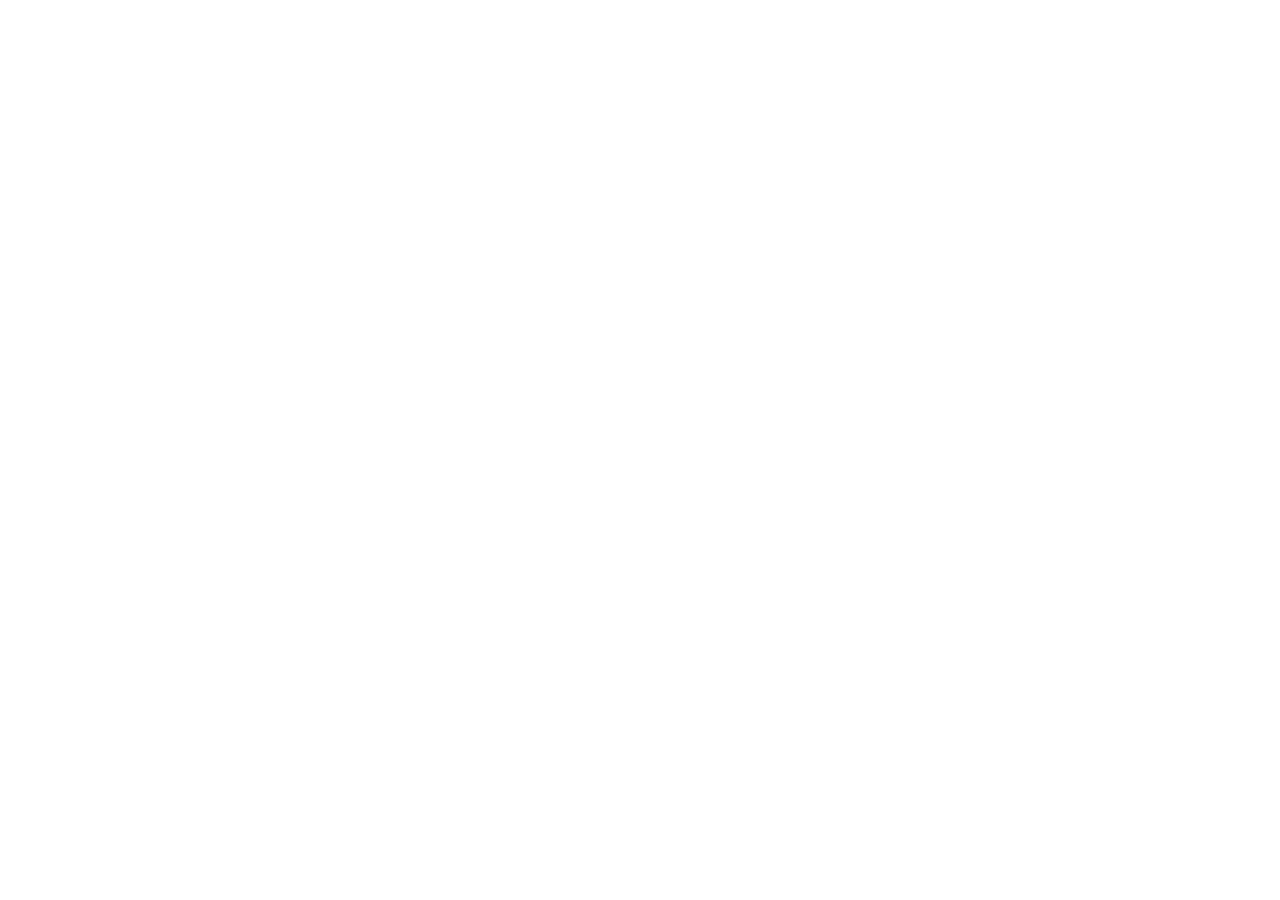
==== index.html @ 0dfe942d "Add files via upload" ====
<!DOCTYPE html>
<html lang="en">
  <head>
    <meta charset="UTF-8" />
    <meta name="viewport" content="width=device-width, initial-scale=1.0, maximum-scale=1" />
    <title>Music Video Portfolio - Student Drummer</title>
    <meta name="description" content="Explore my music video portfolio showcasing drumming performances and creative passion. Student musician dedicated to rhythm, storytelling, and musical excellence." />
    <meta property="og:title" content="Music Video Portfolio - Student Drummer" />
    <meta property="og:description" content="Explore my music video portfolio showcasing drumming performances and creative passion." />
    <meta property="og:type" content="website" />
    <link rel="icon" type="image/png" href="/shravan-portfolio/favicon.png" />
    <link rel="preconnect" href="https://fonts.googleapis.com">
    <link rel="preconnect" href="https://fonts.gstatic.com" crossorigin>
    <link href="https://fonts.googleapis.com/css2?family=Inter:wght@400;500;600;700;800;900&family=Montserrat:wght@700;800;900&display=swap" rel="stylesheet">
    <script type="module" crossorigin src="/shravan-portfolio/assets/index-chXsEy78.js"></script>
    <link rel="stylesheet" crossorigin href="/shravan-portfolio/assets/index-Di639HPH.css">
  </head>
  <body>
    <div id="root"></div>
  </body>
</html>
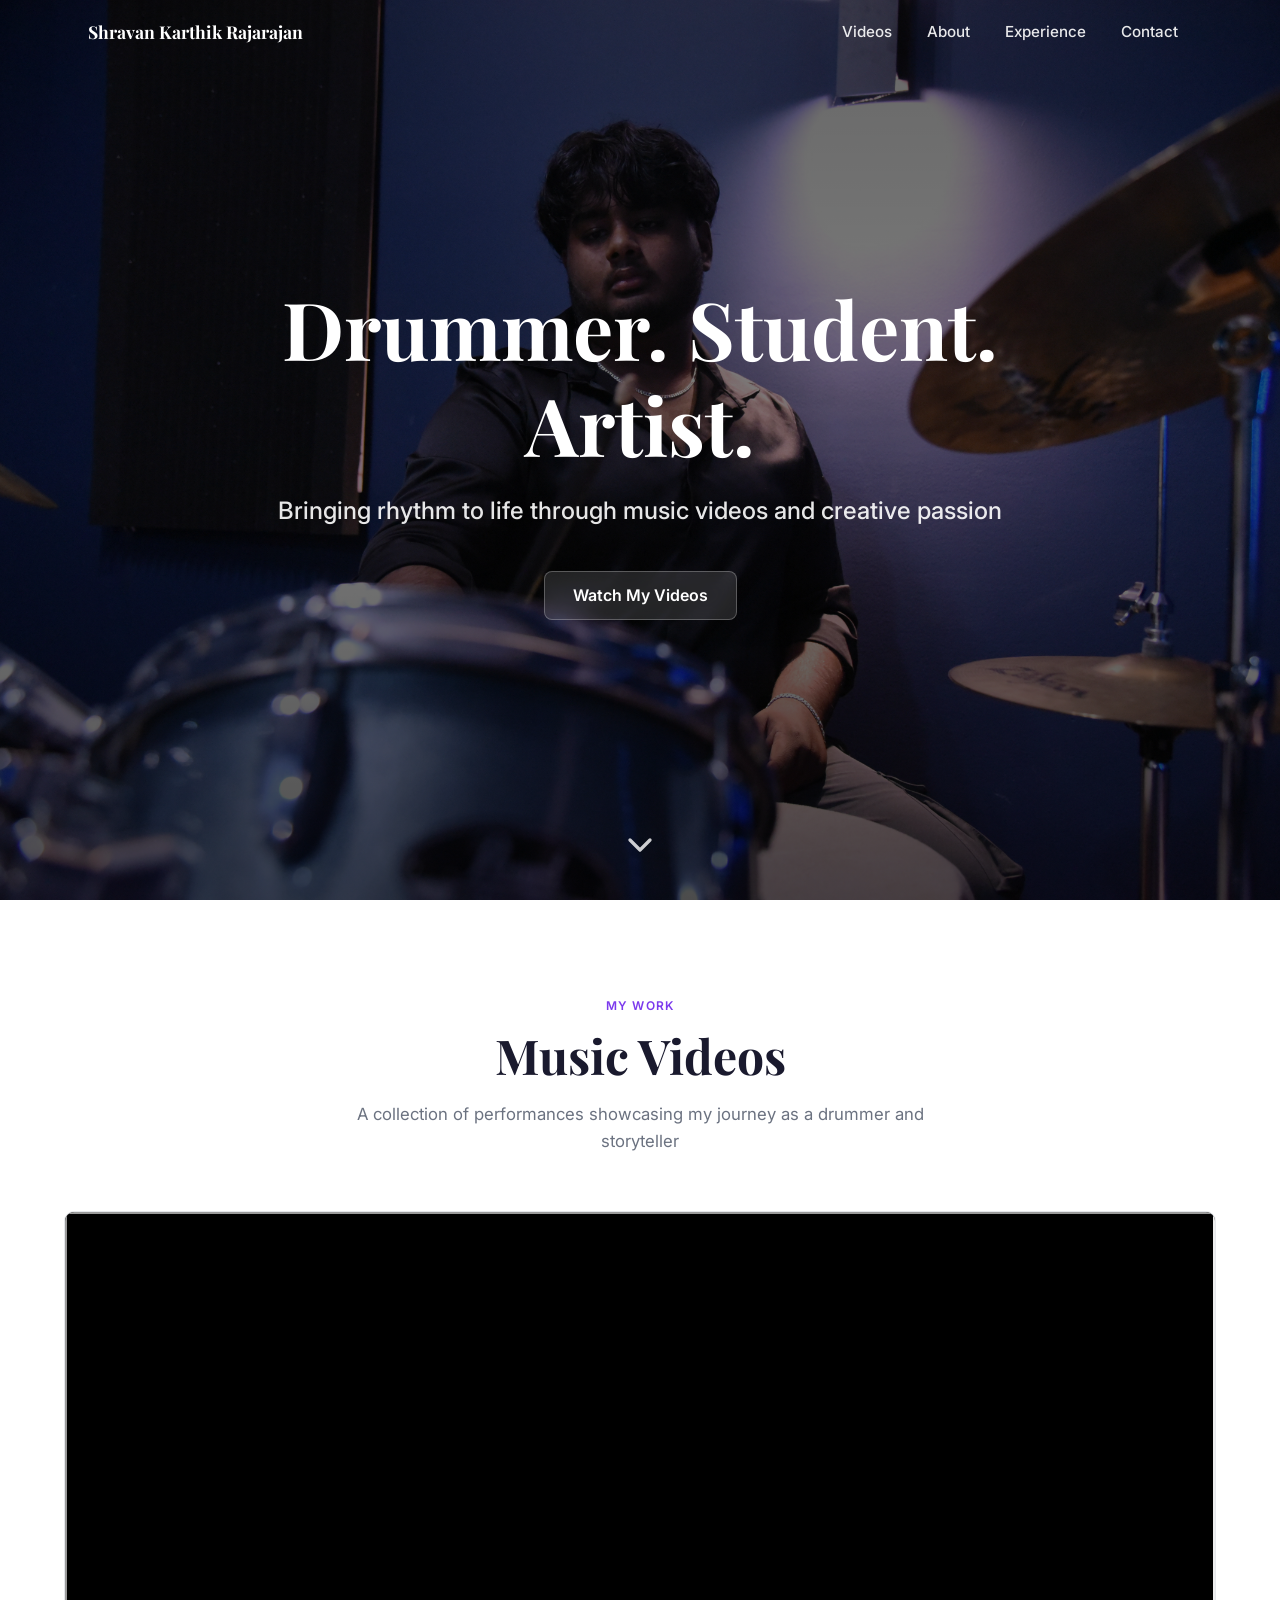
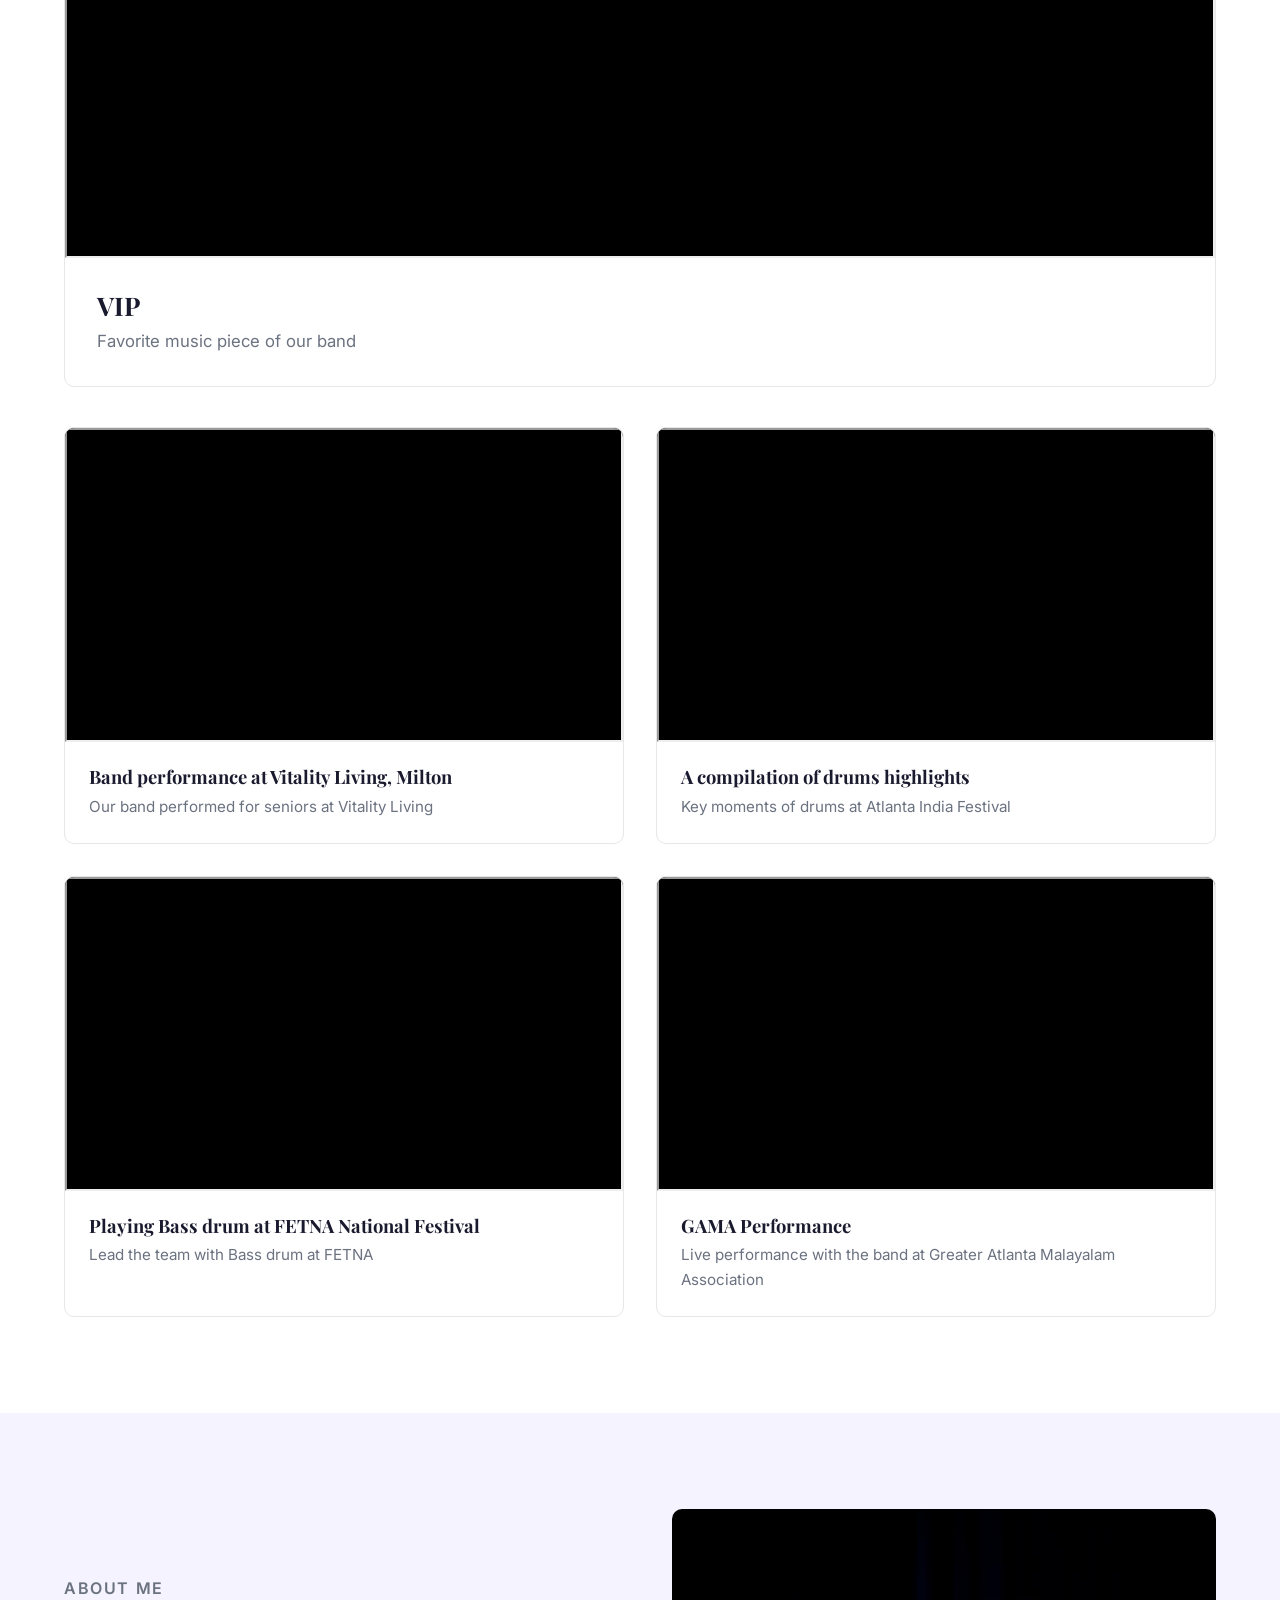
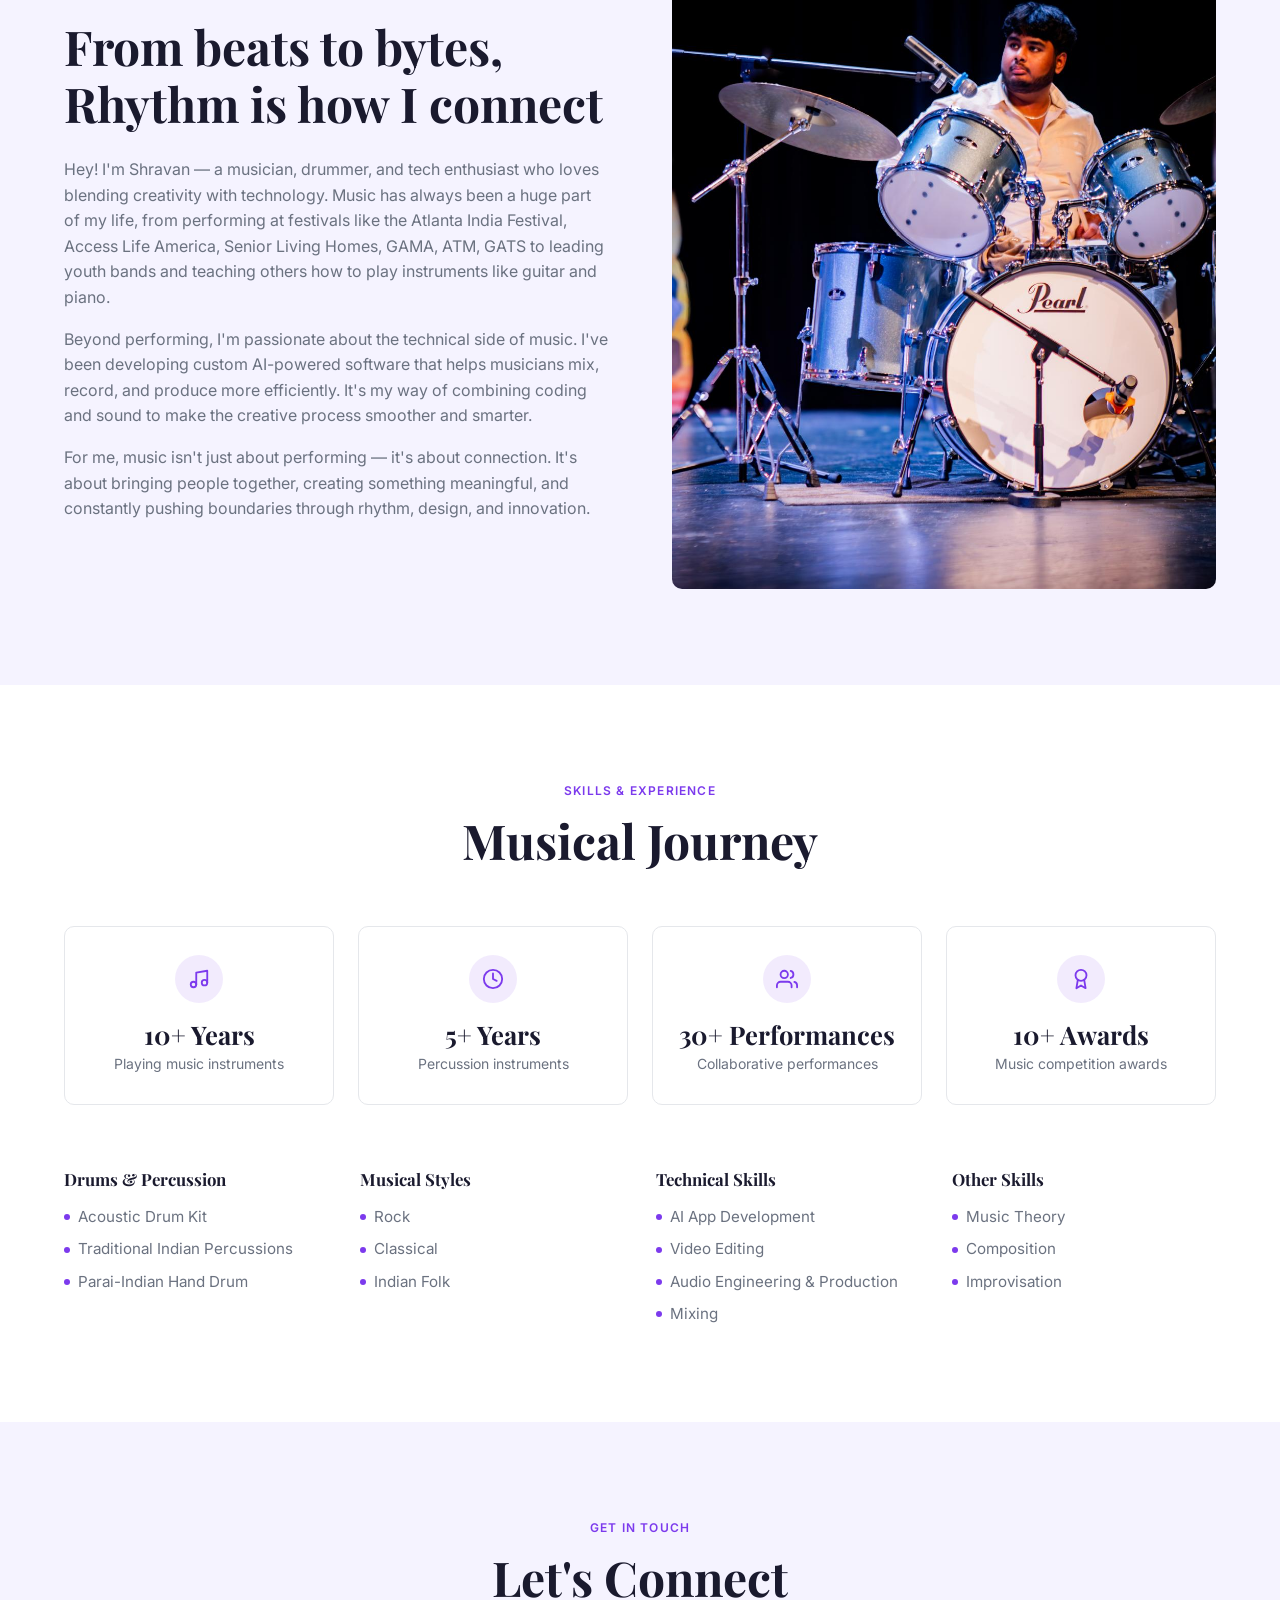
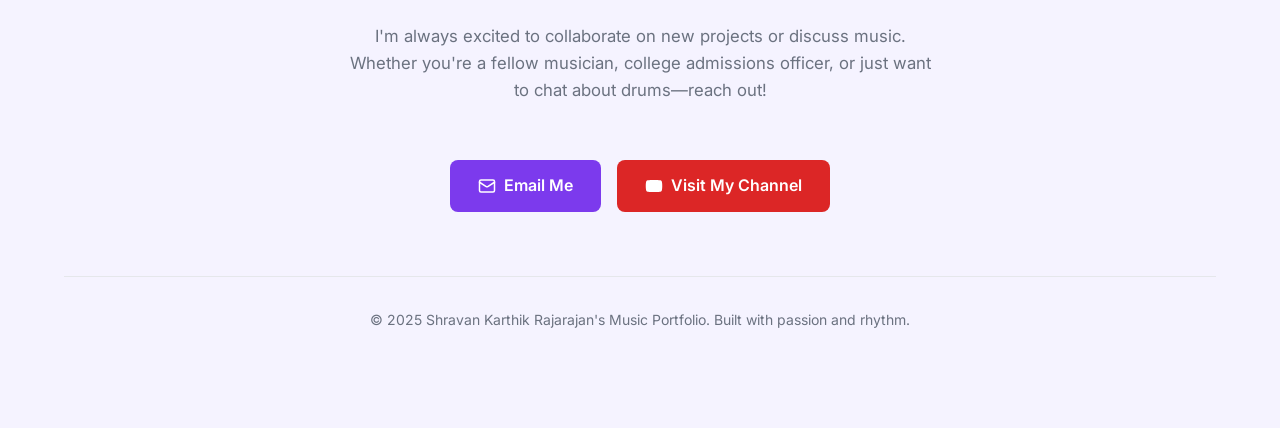
==== commit f99358cb: "Add files via upload" ====
--- a/index.html
+++ b/index.html
@@ -1,21 +1,705 @@
 <!DOCTYPE html>
 <html lang="en">
-  <head>
-    <meta charset="UTF-8" />
-    <meta name="viewport" content="width=device-width, initial-scale=1.0, maximum-scale=1" />
-    <title>Music Video Portfolio - Student Drummer</title>
-    <meta name="description" content="Explore my music video portfolio showcasing drumming performances and creative passion. Student musician dedicated to rhythm, storytelling, and musical excellence." />
-    <meta property="og:title" content="Music Video Portfolio - Student Drummer" />
-    <meta property="og:description" content="Explore my music video portfolio showcasing drumming performances and creative passion." />
-    <meta property="og:type" content="website" />
-    <link rel="icon" type="image/png" href="/shravan-portfolio/favicon.png" />
-    <link rel="preconnect" href="https://fonts.googleapis.com">
-    <link rel="preconnect" href="https://fonts.gstatic.com" crossorigin>
-    <link href="https://fonts.googleapis.com/css2?family=Inter:wght@400;500;600;700;800;900&family=Montserrat:wght@700;800;900&display=swap" rel="stylesheet">
-    <script type="module" crossorigin src="/shravan-portfolio/assets/index-chXsEy78.js"></script>
-    <link rel="stylesheet" crossorigin href="/shravan-portfolio/assets/index-Di639HPH.css">
-  </head>
-  <body>
-    <div id="root"></div>
-  </body>
-</html>+<head>
+  <meta charset="UTF-8" />
+  <meta name="viewport" content="width=device-width, initial-scale=1.0" />
+  <title>Shravan Karthik Rajarajan — Music Portfolio</title>
+  <meta name="description" content="Portfolio of Shravan Karthik Rajarajan — drummer, musician, and tech enthusiast. Watch live performances, band highlights, and more." />
+  <meta property="og:title" content="Shravan Karthik Rajarajan — Music Portfolio" />
+  <meta property="og:description" content="Drummer. Student. Artist. Watch live performances and band highlights." />
+  <link rel="preconnect" href="https://fonts.googleapis.com" />
+  <link rel="preconnect" href="https://fonts.gstatic.com" crossorigin />
+  <link href="https://fonts.googleapis.com/css2?family=Inter:wght@400;500;600&family=Playfair+Display:wght@700;800&display=swap" rel="stylesheet" />
+  <style>
+    *, *::before, *::after { box-sizing: border-box; margin: 0; padding: 0; }
+
+    :root {
+      --primary: #7c3aed;
+      --primary-light: #a78bfa;
+      --bg: #ffffff;
+      --bg-muted: #f5f3ff;
+      --fg: #1a1a2e;
+      --fg-muted: #6b7280;
+      --card-bg: #ffffff;
+      --card-border: #e5e7eb;
+      --nav-bg: rgba(255,255,255,0.95);
+    }
+
+    html { scroll-behavior: smooth; }
+
+    body {
+      font-family: 'Inter', sans-serif;
+      background: var(--bg);
+      color: var(--fg);
+      line-height: 1.6;
+    }
+
+    h1, h2, h3 { font-family: 'Playfair Display', serif; line-height: 1.2; }
+
+    /* ── NAV ── */
+    nav {
+      position: fixed;
+      top: 0; left: 0; right: 0;
+      z-index: 100;
+      transition: background 0.3s, box-shadow 0.3s;
+    }
+    nav.scrolled {
+      background: var(--nav-bg);
+      box-shadow: 0 1px 0 var(--card-border);
+      backdrop-filter: blur(12px);
+    }
+    .nav-inner {
+      max-width: 1152px;
+      margin: 0 auto;
+      padding: 0 1.5rem;
+      height: 64px;
+      display: flex;
+      align-items: center;
+      justify-content: space-between;
+    }
+    .nav-logo {
+      font-family: 'Playfair Display', serif;
+      font-weight: 700;
+      font-size: 1.1rem;
+      color: white;
+      text-decoration: none;
+      cursor: pointer;
+      transition: color 0.3s;
+    }
+    nav.scrolled .nav-logo { color: var(--fg); }
+
+    .nav-links { display: flex; gap: 0.5rem; }
+    .nav-links a {
+      font-size: 0.95rem;
+      font-weight: 500;
+      color: rgba(255,255,255,0.9);
+      text-decoration: none;
+      padding: 0.5rem 0.85rem;
+      border-radius: 6px;
+      transition: background 0.2s, color 0.2s;
+      cursor: pointer;
+    }
+    nav.scrolled .nav-links a { color: var(--fg); }
+    .nav-links a:hover { background: rgba(124,58,237,0.1); color: var(--primary); }
+
+    .hamburger {
+      display: none;
+      flex-direction: column;
+      gap: 5px;
+      cursor: pointer;
+      background: none;
+      border: none;
+      padding: 6px;
+    }
+    .hamburger span {
+      display: block;
+      width: 24px;
+      height: 2px;
+      background: white;
+      border-radius: 2px;
+      transition: background 0.3s;
+    }
+    nav.scrolled .hamburger span { background: var(--fg); }
+
+    .mobile-menu {
+      display: none;
+      position: fixed;
+      inset: 0;
+      z-index: 99;
+      background: white;
+      flex-direction: column;
+      align-items: center;
+      justify-content: center;
+      gap: 1.5rem;
+      padding-top: 64px;
+    }
+    .mobile-menu.open { display: flex; }
+    .mobile-menu a {
+      font-family: 'Playfair Display', serif;
+      font-size: 1.75rem;
+      font-weight: 700;
+      color: var(--fg);
+      text-decoration: none;
+      cursor: pointer;
+      padding: 0.5rem 1rem;
+      border-radius: 8px;
+      transition: color 0.2s;
+    }
+    .mobile-menu a:hover { color: var(--primary); }
+
+    /* ── HERO ── */
+    #home {
+      position: relative;
+      height: 100vh;
+      display: flex;
+      align-items: center;
+      justify-content: center;
+      overflow: hidden;
+    }
+    .hero-bg {
+      position: absolute;
+      inset: 0;
+    }
+    .hero-bg img {
+      width: 100%;
+      height: 100%;
+      object-fit: cover;
+      object-position: top;
+    }
+    .hero-overlay {
+      position: absolute;
+      inset: 0;
+      background: linear-gradient(to bottom, rgba(0,0,0,0.6), rgba(0,0,0,0.5), rgba(0,0,0,0.7));
+    }
+    .hero-content {
+      position: relative;
+      z-index: 2;
+      text-align: center;
+      max-width: 900px;
+      padding: 0 1.5rem;
+    }
+    .hero-content h1 {
+      color: white;
+      font-size: clamp(2.5rem, 8vw, 5rem);
+      margin-bottom: 1.25rem;
+    }
+    .hero-content p {
+      color: rgba(255,255,255,0.9);
+      font-size: clamp(1.1rem, 2.5vw, 1.5rem);
+      margin-bottom: 2.5rem;
+      font-weight: 500;
+    }
+    .btn {
+      display: inline-flex;
+      align-items: center;
+      gap: 0.5rem;
+      font-family: 'Inter', sans-serif;
+      font-weight: 600;
+      font-size: 1rem;
+      padding: 0.85rem 1.75rem;
+      border-radius: 8px;
+      cursor: pointer;
+      transition: opacity 0.2s, transform 0.15s;
+      text-decoration: none;
+      border: none;
+    }
+    .btn:hover { opacity: 0.9; transform: translateY(-1px); }
+    .btn:active { transform: translateY(0); }
+    .btn-glass {
+      background: rgba(255,255,255,0.12);
+      backdrop-filter: blur(12px);
+      border: 1px solid rgba(255,255,255,0.25);
+      color: white;
+    }
+    .btn-primary {
+      background: var(--primary);
+      color: white;
+    }
+    .btn-youtube {
+      background: #dc2626;
+      color: white;
+    }
+    .btn-outline {
+      background: transparent;
+      border: 1.5px solid var(--card-border);
+      color: var(--fg);
+    }
+
+    .scroll-arrow {
+      position: absolute;
+      bottom: 2rem;
+      left: 50%;
+      transform: translateX(-50%);
+      color: rgba(255,255,255,0.8);
+      cursor: pointer;
+      animation: bounce 2s infinite;
+      background: none;
+      border: none;
+      z-index: 2;
+    }
+    @keyframes bounce {
+      0%, 100% { transform: translateX(-50%) translateY(0); }
+      50% { transform: translateX(-50%) translateY(8px); }
+    }
+
+    /* ── SECTIONS ── */
+    section { padding: 6rem 1.5rem; }
+    .container { max-width: 1152px; margin: 0 auto; }
+    .section-label {
+      font-size: 0.75rem;
+      font-weight: 600;
+      text-transform: uppercase;
+      letter-spacing: 0.1em;
+      color: var(--primary);
+      margin-bottom: 0.75rem;
+    }
+    .section-title {
+      font-size: clamp(2rem, 4vw, 3rem);
+      margin-bottom: 1rem;
+      color: var(--fg);
+    }
+    .section-subtitle {
+      color: var(--fg-muted);
+      font-size: 1.05rem;
+      max-width: 600px;
+      margin: 0 auto;
+    }
+    .text-center { text-align: center; }
+    .section-header { margin-bottom: 3.5rem; }
+
+    /* ── VIDEOS ── */
+    #videos { background: var(--bg); }
+
+    .video-card {
+      background: var(--card-bg);
+      border: 1px solid var(--card-border);
+      border-radius: 10px;
+      overflow: hidden;
+    }
+    .video-card .aspect-video {
+      position: relative;
+      padding-bottom: 56.25%;
+      background: #000;
+    }
+    .video-card .aspect-video iframe {
+      position: absolute;
+      inset: 0;
+      width: 100%;
+      height: 100%;
+    }
+    .video-info { padding: 1.5rem; }
+    .video-info h3 {
+      font-size: 1.15rem;
+      margin-bottom: 0.4rem;
+      color: var(--fg);
+    }
+    .video-info p { color: var(--fg-muted); font-size: 0.95rem; }
+
+    .video-featured { margin-bottom: 2.5rem; }
+    .video-featured .video-info { padding: 2rem; }
+    .video-featured .video-info h3 { font-size: 1.6rem; }
+    .video-featured .video-info p { font-size: 1.05rem; }
+
+    .video-grid {
+      display: grid;
+      grid-template-columns: 1fr;
+      gap: 2rem;
+    }
+    @media (min-width: 768px) {
+      .video-grid { grid-template-columns: 1fr 1fr; }
+    }
+
+    /* ── ABOUT ── */
+    #about { background: var(--bg-muted); }
+    .about-grid {
+      display: grid;
+      grid-template-columns: 1fr;
+      gap: 3rem;
+      align-items: center;
+    }
+    @media (min-width: 1024px) {
+      .about-grid { grid-template-columns: 1fr 1fr; gap: 4rem; }
+      .about-text { order: 1; }
+      .about-image { order: 2; }
+    }
+    .about-text .section-label { text-align: left; }
+    .about-text .section-title { text-align: left; margin-bottom: 1.5rem; }
+    .about-text p { color: var(--fg-muted); font-size: 1rem; margin-bottom: 1rem; }
+    .about-text p:last-child { margin-bottom: 0; }
+    .about-img-wrap {
+      position: relative;
+      border-radius: 10px;
+      overflow: hidden;
+      aspect-ratio: 4/5;
+    }
+    .about-img-wrap img { width: 100%; height: 100%; object-fit: cover; display: block; }
+    .about-img-deco {
+      position: absolute;
+      bottom: -1.5rem;
+      right: -1.5rem;
+      width: 10rem;
+      height: 10rem;
+      background: rgba(124,58,237,0.1);
+      border-radius: 10px;
+      z-index: -1;
+    }
+
+    /* ── EXPERIENCE ── */
+    #experience { background: var(--bg); }
+    .stats-grid {
+      display: grid;
+      grid-template-columns: 1fr;
+      gap: 1.5rem;
+      margin-bottom: 4rem;
+    }
+    @media (min-width: 640px) { .stats-grid { grid-template-columns: 1fr 1fr; } }
+    @media (min-width: 1024px) { .stats-grid { grid-template-columns: repeat(4, 1fr); } }
+
+    .stat-card {
+      background: var(--card-bg);
+      border: 1px solid var(--card-border);
+      border-radius: 10px;
+      padding: 1.75rem 1.5rem;
+      text-align: center;
+    }
+    .stat-icon {
+      width: 48px;
+      height: 48px;
+      background: rgba(124,58,237,0.1);
+      border-radius: 50%;
+      display: flex;
+      align-items: center;
+      justify-content: center;
+      margin: 0 auto 1rem;
+      color: var(--primary);
+    }
+    .stat-icon svg { width: 22px; height: 22px; }
+    .stat-card h3 {
+      font-size: 1.6rem;
+      color: var(--fg);
+      margin-bottom: 0.25rem;
+    }
+    .stat-card p { color: var(--fg-muted); font-size: 0.875rem; }
+
+    .skills-grid {
+      display: grid;
+      grid-template-columns: 1fr;
+      gap: 2rem;
+    }
+    @media (min-width: 768px) { .skills-grid { grid-template-columns: repeat(4, 1fr); } }
+
+    .skill-group h3 {
+      font-family: 'Playfair Display', serif;
+      font-size: 1.05rem;
+      color: var(--fg);
+      margin-bottom: 1rem;
+    }
+    .skill-group ul { list-style: none; display: flex; flex-direction: column; gap: 0.5rem; }
+    .skill-group li {
+      display: flex;
+      align-items: center;
+      gap: 0.5rem;
+      color: var(--fg-muted);
+      font-size: 0.95rem;
+    }
+    .skill-dot {
+      width: 6px;
+      height: 6px;
+      background: var(--primary);
+      border-radius: 50%;
+      flex-shrink: 0;
+    }
+
+    /* ── CONTACT ── */
+    #contact { background: var(--bg-muted); }
+    .contact-buttons {
+      display: flex;
+      flex-wrap: wrap;
+      gap: 1rem;
+      justify-content: center;
+      margin-bottom: 3rem;
+    }
+
+    /* ── FOOTER ── */
+    .footer {
+      margin-top: 4rem;
+      padding-top: 2rem;
+      border-top: 1px solid var(--card-border);
+      text-align: center;
+      color: var(--fg-muted);
+      font-size: 0.875rem;
+    }
+
+    /* ── RESPONSIVE ── */
+    @media (max-width: 767px) {
+      .nav-links { display: none; }
+      .hamburger { display: flex; }
+      section { padding: 4rem 1.25rem; }
+    }
+  </style>
+</head>
+<body>
+
+<!-- NAV -->
+<nav id="navbar">
+  <div class="nav-inner">
+    <span class="nav-logo" onclick="scrollTo('home')">Shravan Karthik Rajarajan</span>
+    <div class="nav-links">
+      <a onclick="scrollTo('videos')">Videos</a>
+      <a onclick="scrollTo('about')">About</a>
+      <a onclick="scrollTo('experience')">Experience</a>
+      <a onclick="scrollTo('contact')">Contact</a>
+    </div>
+    <button class="hamburger" id="hamburger" aria-label="Open menu">
+      <span></span><span></span><span></span>
+    </button>
+  </div>
+</nav>
+
+<!-- MOBILE MENU -->
+<div class="mobile-menu" id="mobileMenu">
+  <a onclick="closeMobileMenu(); scrollTo('home')">Home</a>
+  <a onclick="closeMobileMenu(); scrollTo('videos')">Videos</a>
+  <a onclick="closeMobileMenu(); scrollTo('about')">About</a>
+  <a onclick="closeMobileMenu(); scrollTo('experience')">Experience</a>
+  <a onclick="closeMobileMenu(); scrollTo('contact')">Contact</a>
+</div>
+
+<!-- HERO -->
+<section id="home">
+  <div class="hero-bg">
+    <img src="images/hero.jpg" alt="Shravan performing drums on stage" />
+    <div class="hero-overlay"></div>
+  </div>
+  <div class="hero-content">
+    <h1>Drummer. Student. Artist.</h1>
+    <p>Bringing rhythm to life through music videos and creative passion</p>
+    <button class="btn btn-glass" onclick="scrollTo('videos')">Watch My Videos</button>
+  </div>
+  <button class="scroll-arrow" onclick="scrollTo('videos')" aria-label="Scroll down">
+    <svg width="40" height="40" viewBox="0 0 24 24" fill="none" stroke="currentColor" stroke-width="2" stroke-linecap="round" stroke-linejoin="round">
+      <polyline points="6 9 12 15 18 9"/>
+    </svg>
+  </button>
+</section>
+
+<!-- VIDEOS -->
+<section id="videos">
+  <div class="container">
+    <div class="section-header text-center">
+      <p class="section-label">My Work</p>
+      <h2 class="section-title">Music Videos</h2>
+      <p class="section-subtitle">A collection of performances showcasing my journey as a drummer and storyteller</p>
+    </div>
+
+    <!-- Featured Video -->
+    <div class="video-card video-featured">
+      <div class="aspect-video">
+        <iframe src="https://www.youtube.com/embed/kClNpGIz_-4"
+          allow="accelerometer; autoplay; clipboard-write; encrypted-media; gyroscope; picture-in-picture"
+          allowfullscreen title="VIP"></iframe>
+      </div>
+      <div class="video-info">
+        <h3>VIP</h3>
+        <p>Favorite music piece of our band</p>
+      </div>
+    </div>
+
+    <!-- Video Grid -->
+    <div class="video-grid">
+      <div class="video-card">
+        <div class="aspect-video">
+          <iframe src="https://www.youtube.com/embed/WPs98tqUhlU"
+            allow="accelerometer; autoplay; clipboard-write; encrypted-media; gyroscope; picture-in-picture"
+            allowfullscreen title="Band performance at Vitality Living"></iframe>
+        </div>
+        <div class="video-info">
+          <h3>Band performance at Vitality Living, Milton</h3>
+          <p>Our band performed for seniors at Vitality Living</p>
+        </div>
+      </div>
+
+      <div class="video-card">
+        <div class="aspect-video">
+          <iframe src="https://www.youtube.com/embed/MaWBW5E9xWc"
+            allow="accelerometer; autoplay; clipboard-write; encrypted-media; gyroscope; picture-in-picture"
+            allowfullscreen title="Drums highlights"></iframe>
+        </div>
+        <div class="video-info">
+          <h3>A compilation of drums highlights</h3>
+          <p>Key moments of drums at Atlanta India Festival</p>
+        </div>
+      </div>
+
+      <div class="video-card">
+        <div class="aspect-video">
+          <iframe src="https://www.youtube.com/embed/7yO5LvhFHtQ"
+            allow="accelerometer; autoplay; clipboard-write; encrypted-media; gyroscope; picture-in-picture"
+            allowfullscreen title="FETNA National Festival"></iframe>
+        </div>
+        <div class="video-info">
+          <h3>Playing Bass drum at FETNA National Festival</h3>
+          <p>Lead the team with Bass drum at FETNA</p>
+        </div>
+      </div>
+
+      <div class="video-card">
+        <div class="aspect-video">
+          <iframe src="https://www.youtube.com/embed/9ZxTLlvQs84"
+            allow="accelerometer; autoplay; clipboard-write; encrypted-media; gyroscope; picture-in-picture"
+            allowfullscreen title="GAMA Performance"></iframe>
+        </div>
+        <div class="video-info">
+          <h3>GAMA Performance</h3>
+          <p>Live performance with the band at Greater Atlanta Malayalam Association</p>
+        </div>
+      </div>
+    </div>
+  </div>
+</section>
+
+<!-- ABOUT -->
+<section id="about">
+  <div class="container">
+    <div class="about-grid">
+      <div class="about-text">
+        <p class="section-label">About Me</p>
+        <h2 class="section-title">From beats to bytes, Rhythm is how I connect</h2>
+        <p>Hey! I'm Shravan — a musician, drummer, and tech enthusiast who loves blending creativity with technology. Music has always been a huge part of my life, from performing at festivals like the Atlanta India Festival, Access Life America, Senior Living Homes, GAMA, ATM, GATS to leading youth bands and teaching others how to play instruments like guitar and piano.</p>
+        <p>Beyond performing, I'm passionate about the technical side of music. I've been developing custom AI-powered software that helps musicians mix, record, and produce more efficiently. It's my way of combining coding and sound to make the creative process smoother and smarter.</p>
+        <p>For me, music isn't just about performing — it's about connection. It's about bringing people together, creating something meaningful, and constantly pushing boundaries through rhythm, design, and innovation.</p>
+      </div>
+      <div class="about-image">
+        <div class="about-img-wrap">
+          <img src="images/about.jpg" alt="Shravan Karthik Rajarajan" />
+          <div class="about-img-deco"></div>
+        </div>
+      </div>
+    </div>
+  </div>
+</section>
+
+<!-- EXPERIENCE -->
+<section id="experience">
+  <div class="container">
+    <div class="section-header text-center">
+      <p class="section-label">Skills &amp; Experience</p>
+      <h2 class="section-title">Musical Journey</h2>
+    </div>
+
+    <div class="stats-grid">
+      <div class="stat-card">
+        <div class="stat-icon">
+          <svg viewBox="0 0 24 24" fill="none" stroke="currentColor" stroke-width="2" stroke-linecap="round" stroke-linejoin="round">
+            <path d="M9 18V5l12-2v13"/><circle cx="6" cy="18" r="3"/><circle cx="18" cy="16" r="3"/>
+          </svg>
+        </div>
+        <h3>10+ Years</h3>
+        <p>Playing music instruments</p>
+      </div>
+      <div class="stat-card">
+        <div class="stat-icon">
+          <svg viewBox="0 0 24 24" fill="none" stroke="currentColor" stroke-width="2" stroke-linecap="round" stroke-linejoin="round">
+            <circle cx="12" cy="12" r="10"/><path d="M12 6v6l4 2"/>
+          </svg>
+        </div>
+        <h3>5+ Years</h3>
+        <p>Percussion instruments</p>
+      </div>
+      <div class="stat-card">
+        <div class="stat-icon">
+          <svg viewBox="0 0 24 24" fill="none" stroke="currentColor" stroke-width="2" stroke-linecap="round" stroke-linejoin="round">
+            <path d="M17 21v-2a4 4 0 0 0-4-4H5a4 4 0 0 0-4 4v2"/><circle cx="9" cy="7" r="4"/><path d="M23 21v-2a4 4 0 0 0-3-3.87"/><path d="M16 3.13a4 4 0 0 1 0 7.75"/>
+          </svg>
+        </div>
+        <h3>30+ Performances</h3>
+        <p>Collaborative performances</p>
+      </div>
+      <div class="stat-card">
+        <div class="stat-icon">
+          <svg viewBox="0 0 24 24" fill="none" stroke="currentColor" stroke-width="2" stroke-linecap="round" stroke-linejoin="round">
+            <circle cx="12" cy="8" r="6"/><path d="M15.477 12.89 17 22l-5-3-5 3 1.523-9.11"/>
+          </svg>
+        </div>
+        <h3>10+ Awards</h3>
+        <p>Music competition awards</p>
+      </div>
+    </div>
+
+    <div class="skills-grid">
+      <div class="skill-group">
+        <h3>Drums &amp; Percussion</h3>
+        <ul>
+          <li><span class="skill-dot"></span>Acoustic Drum Kit</li>
+          <li><span class="skill-dot"></span>Traditional Indian Percussions</li>
+          <li><span class="skill-dot"></span>Parai-Indian Hand Drum</li>
+        </ul>
+      </div>
+      <div class="skill-group">
+        <h3>Musical Styles</h3>
+        <ul>
+          <li><span class="skill-dot"></span>Rock</li>
+          <li><span class="skill-dot"></span>Classical</li>
+          <li><span class="skill-dot"></span>Indian Folk</li>
+        </ul>
+      </div>
+      <div class="skill-group">
+        <h3>Technical Skills</h3>
+        <ul>
+          <li><span class="skill-dot"></span>AI App Development</li>
+          <li><span class="skill-dot"></span>Video Editing</li>
+          <li><span class="skill-dot"></span>Audio Engineering &amp; Production</li>
+          <li><span class="skill-dot"></span>Mixing</li>
+        </ul>
+      </div>
+      <div class="skill-group">
+        <h3>Other Skills</h3>
+        <ul>
+          <li><span class="skill-dot"></span>Music Theory</li>
+          <li><span class="skill-dot"></span>Composition</li>
+          <li><span class="skill-dot"></span>Improvisation</li>
+        </ul>
+      </div>
+    </div>
+  </div>
+</section>
+
+<!-- CONTACT -->
+<section id="contact">
+  <div class="container">
+    <div class="section-header text-center">
+      <p class="section-label">Get in Touch</p>
+      <h2 class="section-title">Let's Connect</h2>
+      <p class="section-subtitle">I'm always excited to collaborate on new projects or discuss music. Whether you're a fellow musician, college admissions officer, or just want to chat about drums—reach out!</p>
+    </div>
+    <div class="contact-buttons">
+      <a class="btn btn-primary" href="mailto:r.shravankarthik@gmail.com">
+        <svg width="18" height="18" viewBox="0 0 24 24" fill="none" stroke="currentColor" stroke-width="2" stroke-linecap="round" stroke-linejoin="round">
+          <rect width="20" height="16" x="2" y="4" rx="2"/><path d="m22 7-8.97 5.7a1.94 1.94 0 0 1-2.06 0L2 7"/>
+        </svg>
+        Email Me
+      </a>
+      <a class="btn btn-youtube" href="https://www.youtube.com/@shravankarthikrajarajan" target="_blank" rel="noopener noreferrer">
+        <svg width="18" height="18" viewBox="0 0 24 24" fill="currentColor">
+          <path d="M22.54 6.42a2.78 2.78 0 0 0-1.95-1.96C18.88 4 12 4 12 4s-6.88 0-8.59.46a2.78 2.78 0 0 0-1.95 1.96A29 29 0 0 0 1 12a29 29 0 0 0 .46 5.58A2.78 2.78 0 0 0 3.41 19.6C5.12 20 12 20 12 20s6.88 0 8.59-.4a2.78 2.78 0 0 0 1.95-1.95A29 29 0 0 0 23 12a29 29 0 0 0-.46-5.58z"/>
+          <polygon points="9.75 15.02 15.5 12 9.75 8.98 9.75 15.02" fill="white"/>
+        </svg>
+        Visit My Channel
+      </a>
+    </div>
+    <div class="footer">
+      <p>&copy; 2025 Shravan Karthik Rajarajan's Music Portfolio. Built with passion and rhythm.</p>
+    </div>
+  </div>
+</section>
+
+<script>
+  // Smooth scroll
+  function scrollTo(id) {
+    document.getElementById(id).scrollIntoView({ behavior: 'smooth' });
+  }
+
+  // Navbar scroll effect
+  window.addEventListener('scroll', () => {
+    const navbar = document.getElementById('navbar');
+    if (window.scrollY > 20) {
+      navbar.classList.add('scrolled');
+    } else {
+      navbar.classList.remove('scrolled');
+    }
+  });
+
+  // Mobile menu toggle
+  const hamburger = document.getElementById('hamburger');
+  const mobileMenu = document.getElementById('mobileMenu');
+
+  hamburger.addEventListener('click', () => {
+    mobileMenu.classList.toggle('open');
+  });
+
+  function closeMobileMenu() {
+    mobileMenu.classList.remove('open');
+  }
+</script>
+</body>
+</html>
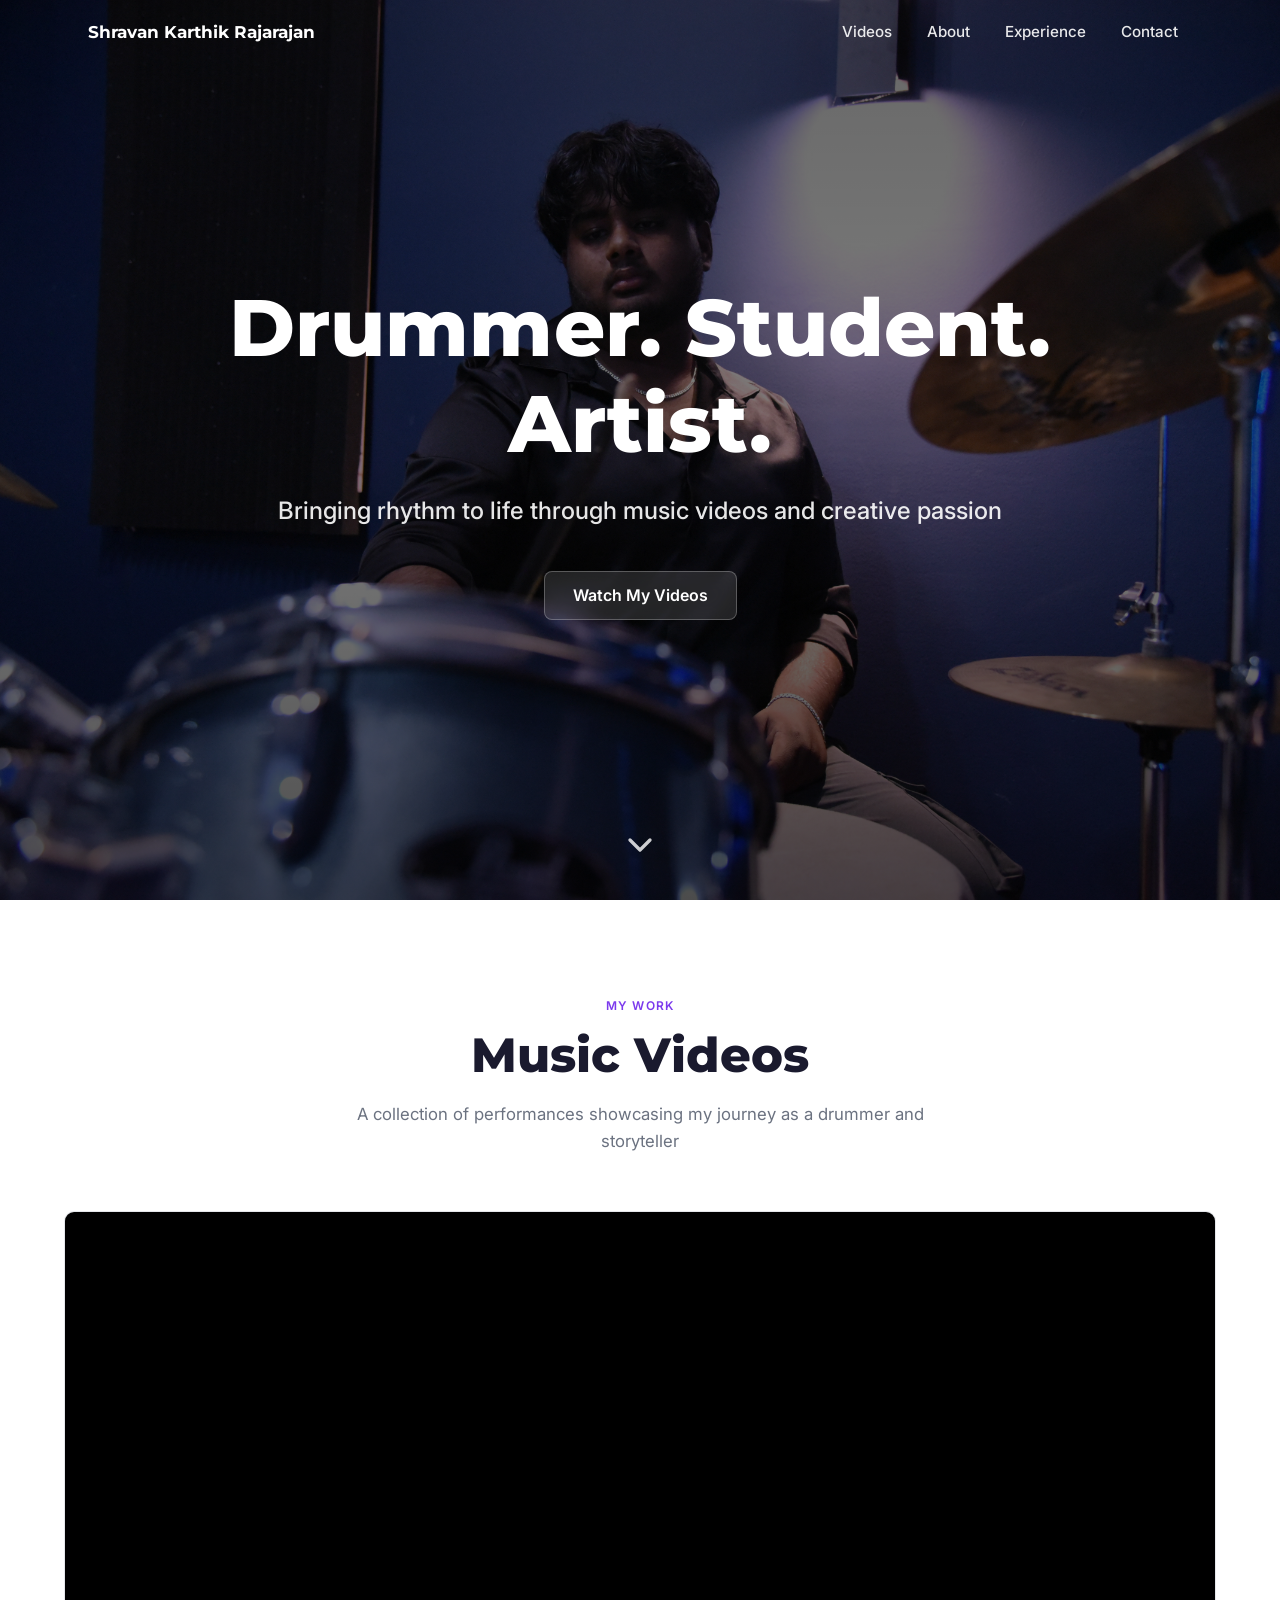
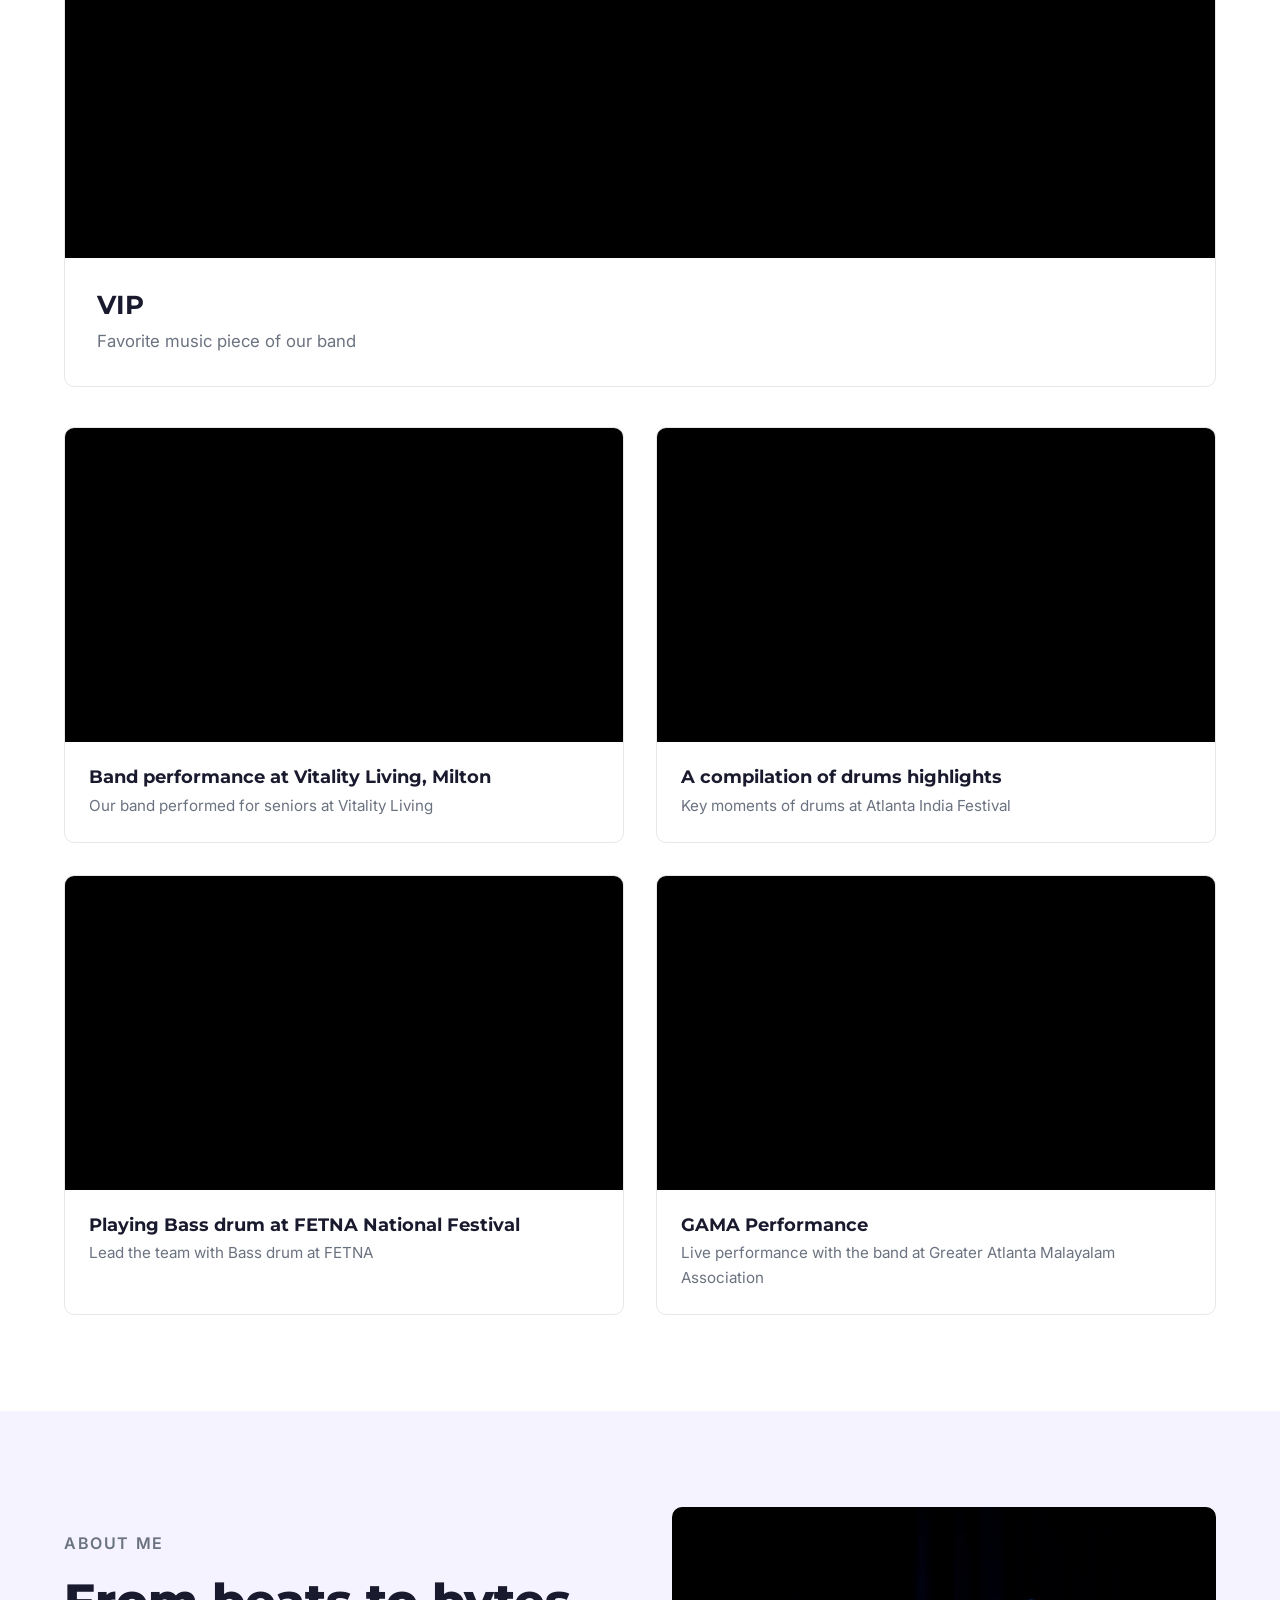
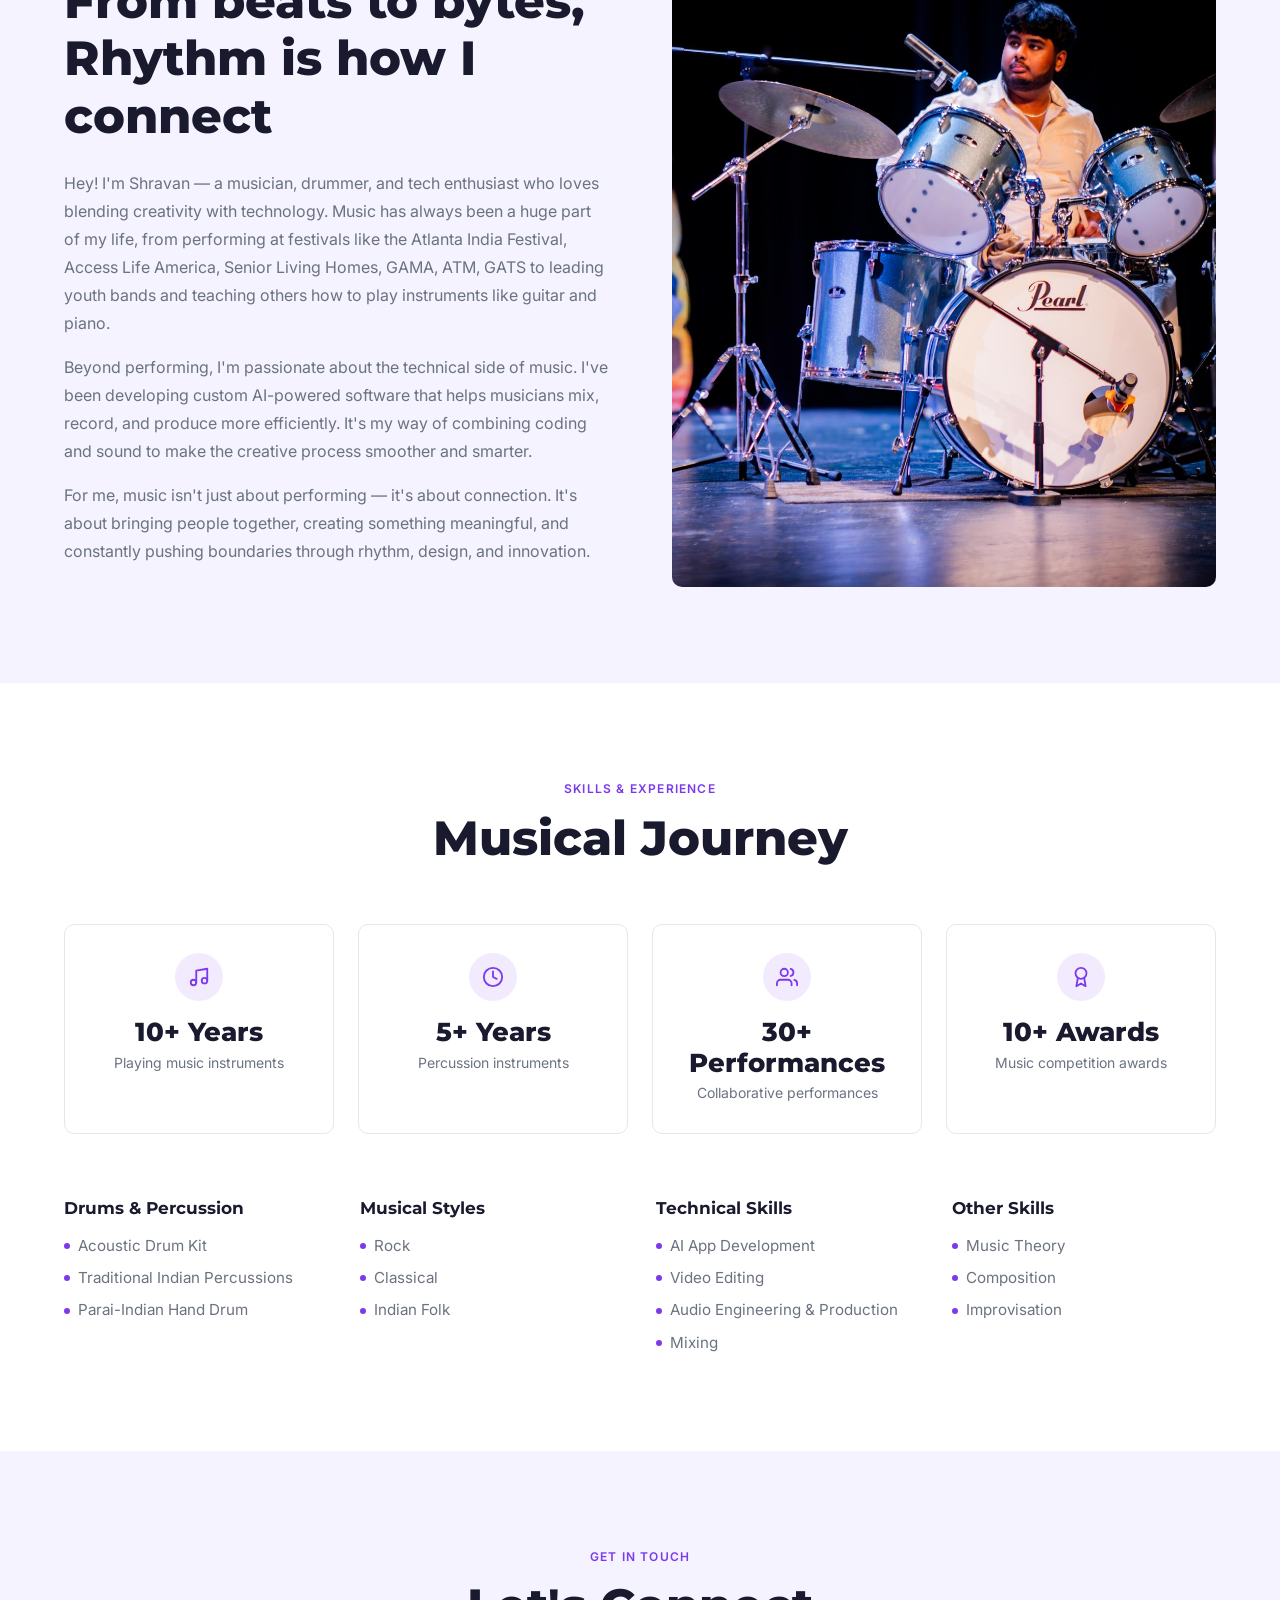
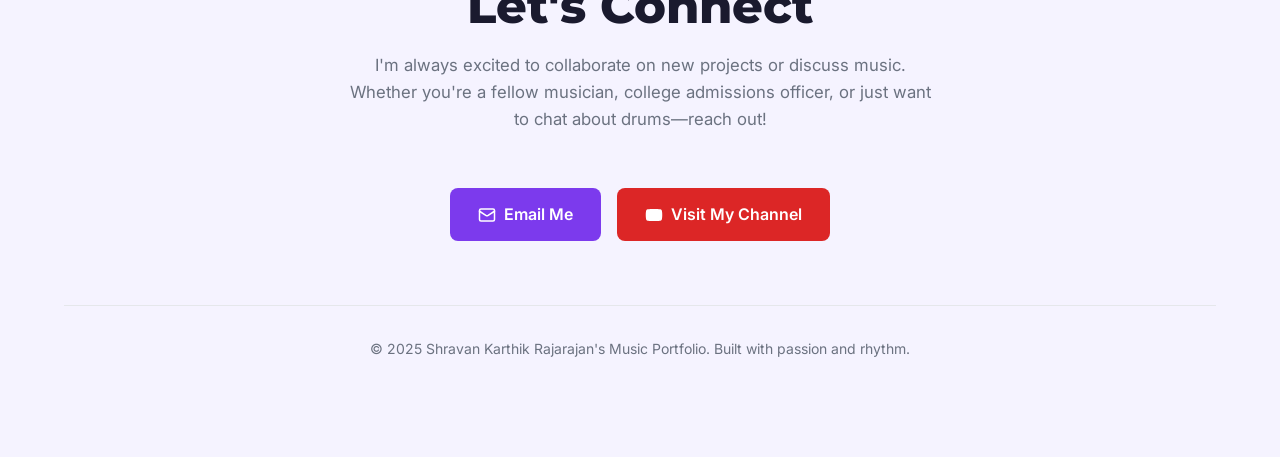
==== commit 30466ce0: "Add files via upload" ====
--- a/index.html
+++ b/index.html
@@ -9,7 +9,7 @@
   <meta property="og:description" content="Drummer. Student. Artist. Watch live performances and band highlights." />
   <link rel="preconnect" href="https://fonts.googleapis.com" />
   <link rel="preconnect" href="https://fonts.gstatic.com" crossorigin />
-  <link href="https://fonts.googleapis.com/css2?family=Inter:wght@400;500;600&family=Playfair+Display:wght@700;800&display=swap" rel="stylesheet" />
+  <link href="https://fonts.googleapis.com/css2?family=Inter:wght@400;500;600&family=Montserrat:wght@700;800;900&display=swap" rel="stylesheet" />
   <style>
     *, *::before, *::after { box-sizing: border-box; margin: 0; padding: 0; }
 
@@ -34,7 +34,7 @@
       line-height: 1.6;
     }
 
-    h1, h2, h3 { font-family: 'Playfair Display', serif; line-height: 1.2; }
+    h1, h2, h3 { font-family: 'Montserrat', sans-serif; line-height: 1.2; }
 
     /* ── NAV ── */
     nav {
@@ -58,9 +58,9 @@
       justify-content: space-between;
     }
     .nav-logo {
-      font-family: 'Playfair Display', serif;
+      font-family: 'Montserrat', sans-serif;
       font-weight: 700;
-      font-size: 1.1rem;
+      font-size: 1.05rem;
       color: white;
       text-decoration: none;
       cursor: pointer;
@@ -115,7 +115,7 @@
     }
     .mobile-menu.open { display: flex; }
     .mobile-menu a {
-      font-family: 'Playfair Display', serif;
+      font-family: 'Montserrat', sans-serif;
       font-size: 1.75rem;
       font-weight: 700;
       color: var(--fg);
@@ -161,6 +161,7 @@
     .hero-content h1 {
       color: white;
       font-size: clamp(2.5rem, 8vw, 5rem);
+      font-weight: 800;
       margin-bottom: 1.25rem;
     }
     .hero-content p {
@@ -199,11 +200,6 @@
       background: #dc2626;
       color: white;
     }
-    .btn-outline {
-      background: transparent;
-      border: 1.5px solid var(--card-border);
-      color: var(--fg);
-    }
 
     .scroll-arrow {
       position: absolute;
@@ -235,6 +231,7 @@
     }
     .section-title {
       font-size: clamp(2rem, 4vw, 3rem);
+      font-weight: 800;
       margin-bottom: 1rem;
       color: var(--fg);
     }
@@ -266,10 +263,12 @@
       inset: 0;
       width: 100%;
       height: 100%;
+      border: none;
     }
     .video-info { padding: 1.5rem; }
     .video-info h3 {
-      font-size: 1.15rem;
+      font-size: 1.1rem;
+      font-weight: 700;
       margin-bottom: 0.4rem;
       color: var(--fg);
     }
@@ -304,7 +303,7 @@
     }
     .about-text .section-label { text-align: left; }
     .about-text .section-title { text-align: left; margin-bottom: 1.5rem; }
-    .about-text p { color: var(--fg-muted); font-size: 1rem; margin-bottom: 1rem; }
+    .about-text p { color: var(--fg-muted); font-size: 1rem; margin-bottom: 1rem; line-height: 1.75; }
     .about-text p:last-child { margin-bottom: 0; }
     .about-img-wrap {
       position: relative;
@@ -313,16 +312,6 @@
       aspect-ratio: 4/5;
     }
     .about-img-wrap img { width: 100%; height: 100%; object-fit: cover; display: block; }
-    .about-img-deco {
-      position: absolute;
-      bottom: -1.5rem;
-      right: -1.5rem;
-      width: 10rem;
-      height: 10rem;
-      background: rgba(124,58,237,0.1);
-      border-radius: 10px;
-      z-index: -1;
-    }
 
     /* ── EXPERIENCE ── */
     #experience { background: var(--bg); }
@@ -354,11 +343,7 @@
       color: var(--primary);
     }
     .stat-icon svg { width: 22px; height: 22px; }
-    .stat-card h3 {
-      font-size: 1.6rem;
-      color: var(--fg);
-      margin-bottom: 0.25rem;
-    }
+    .stat-card h3 { font-size: 1.6rem; font-weight: 800; color: var(--fg); margin-bottom: 0.25rem; }
     .stat-card p { color: var(--fg-muted); font-size: 0.875rem; }
 
     .skills-grid {
@@ -368,12 +353,7 @@
     }
     @media (min-width: 768px) { .skills-grid { grid-template-columns: repeat(4, 1fr); } }
 
-    .skill-group h3 {
-      font-family: 'Playfair Display', serif;
-      font-size: 1.05rem;
-      color: var(--fg);
-      margin-bottom: 1rem;
-    }
+    .skill-group h3 { font-size: 1.05rem; font-weight: 700; color: var(--fg); margin-bottom: 1rem; }
     .skill-group ul { list-style: none; display: flex; flex-direction: column; gap: 0.5rem; }
     .skill-group li {
       display: flex;
@@ -399,8 +379,6 @@
       justify-content: center;
       margin-bottom: 3rem;
     }
-
-    /* ── FOOTER ── */
     .footer {
       margin-top: 4rem;
       padding-top: 2rem;
@@ -423,12 +401,12 @@
 <!-- NAV -->
 <nav id="navbar">
   <div class="nav-inner">
-    <span class="nav-logo" onclick="scrollTo('home')">Shravan Karthik Rajarajan</span>
+    <span class="nav-logo" onclick="goTo('home')">Shravan Karthik Rajarajan</span>
     <div class="nav-links">
-      <a onclick="scrollTo('videos')">Videos</a>
-      <a onclick="scrollTo('about')">About</a>
-      <a onclick="scrollTo('experience')">Experience</a>
-      <a onclick="scrollTo('contact')">Contact</a>
+      <a onclick="goTo('videos')">Videos</a>
+      <a onclick="goTo('about')">About</a>
+      <a onclick="goTo('experience')">Experience</a>
+      <a onclick="goTo('contact')">Contact</a>
     </div>
     <button class="hamburger" id="hamburger" aria-label="Open menu">
       <span></span><span></span><span></span>
@@ -438,11 +416,11 @@
 
 <!-- MOBILE MENU -->
 <div class="mobile-menu" id="mobileMenu">
-  <a onclick="closeMobileMenu(); scrollTo('home')">Home</a>
-  <a onclick="closeMobileMenu(); scrollTo('videos')">Videos</a>
-  <a onclick="closeMobileMenu(); scrollTo('about')">About</a>
-  <a onclick="closeMobileMenu(); scrollTo('experience')">Experience</a>
-  <a onclick="closeMobileMenu(); scrollTo('contact')">Contact</a>
+  <a onclick="closeMobileMenu(); goTo('home')">Home</a>
+  <a onclick="closeMobileMenu(); goTo('videos')">Videos</a>
+  <a onclick="closeMobileMenu(); goTo('about')">About</a>
+  <a onclick="closeMobileMenu(); goTo('experience')">Experience</a>
+  <a onclick="closeMobileMenu(); goTo('contact')">Contact</a>
 </div>
 
 <!-- HERO -->
@@ -454,9 +432,9 @@
   <div class="hero-content">
     <h1>Drummer. Student. Artist.</h1>
     <p>Bringing rhythm to life through music videos and creative passion</p>
-    <button class="btn btn-glass" onclick="scrollTo('videos')">Watch My Videos</button>
+    <button class="btn btn-glass" onclick="goTo('videos')">Watch My Videos</button>
   </div>
-  <button class="scroll-arrow" onclick="scrollTo('videos')" aria-label="Scroll down">
+  <button class="scroll-arrow" onclick="goTo('videos')" aria-label="Scroll down">
     <svg width="40" height="40" viewBox="0 0 24 24" fill="none" stroke="currentColor" stroke-width="2" stroke-linecap="round" stroke-linejoin="round">
       <polyline points="6 9 12 15 18 9"/>
     </svg>
@@ -472,7 +450,6 @@
       <p class="section-subtitle">A collection of performances showcasing my journey as a drummer and storyteller</p>
     </div>
 
-    <!-- Featured Video -->
     <div class="video-card video-featured">
       <div class="aspect-video">
         <iframe src="https://www.youtube.com/embed/kClNpGIz_-4"
@@ -485,7 +462,6 @@
       </div>
     </div>
 
-    <!-- Video Grid -->
     <div class="video-grid">
       <div class="video-card">
         <div class="aspect-video">
@@ -552,7 +528,6 @@
       <div class="about-image">
         <div class="about-img-wrap">
           <img src="images/about.jpg" alt="Shravan Karthik Rajarajan" />
-          <div class="about-img-deco"></div>
         </div>
       </div>
     </div>
@@ -674,14 +649,13 @@
 </section>
 
 <script>
-  // Smooth scroll
-  function scrollTo(id) {
-    document.getElementById(id).scrollIntoView({ behavior: 'smooth' });
+  function goTo(id) {
+    var el = document.getElementById(id);
+    if (el) el.scrollIntoView({ behavior: 'smooth' });
   }
 
-  // Navbar scroll effect
-  window.addEventListener('scroll', () => {
-    const navbar = document.getElementById('navbar');
+  window.addEventListener('scroll', function() {
+    var navbar = document.getElementById('navbar');
     if (window.scrollY > 20) {
       navbar.classList.add('scrolled');
     } else {
@@ -689,16 +663,12 @@
     }
   });
 
-  // Mobile menu toggle
-  const hamburger = document.getElementById('hamburger');
-  const mobileMenu = document.getElementById('mobileMenu');
-
-  hamburger.addEventListener('click', () => {
-    mobileMenu.classList.toggle('open');
+  document.getElementById('hamburger').addEventListener('click', function() {
+    document.getElementById('mobileMenu').classList.toggle('open');
   });
 
   function closeMobileMenu() {
-    mobileMenu.classList.remove('open');
+    document.getElementById('mobileMenu').classList.remove('open');
   }
 </script>
 </body>
